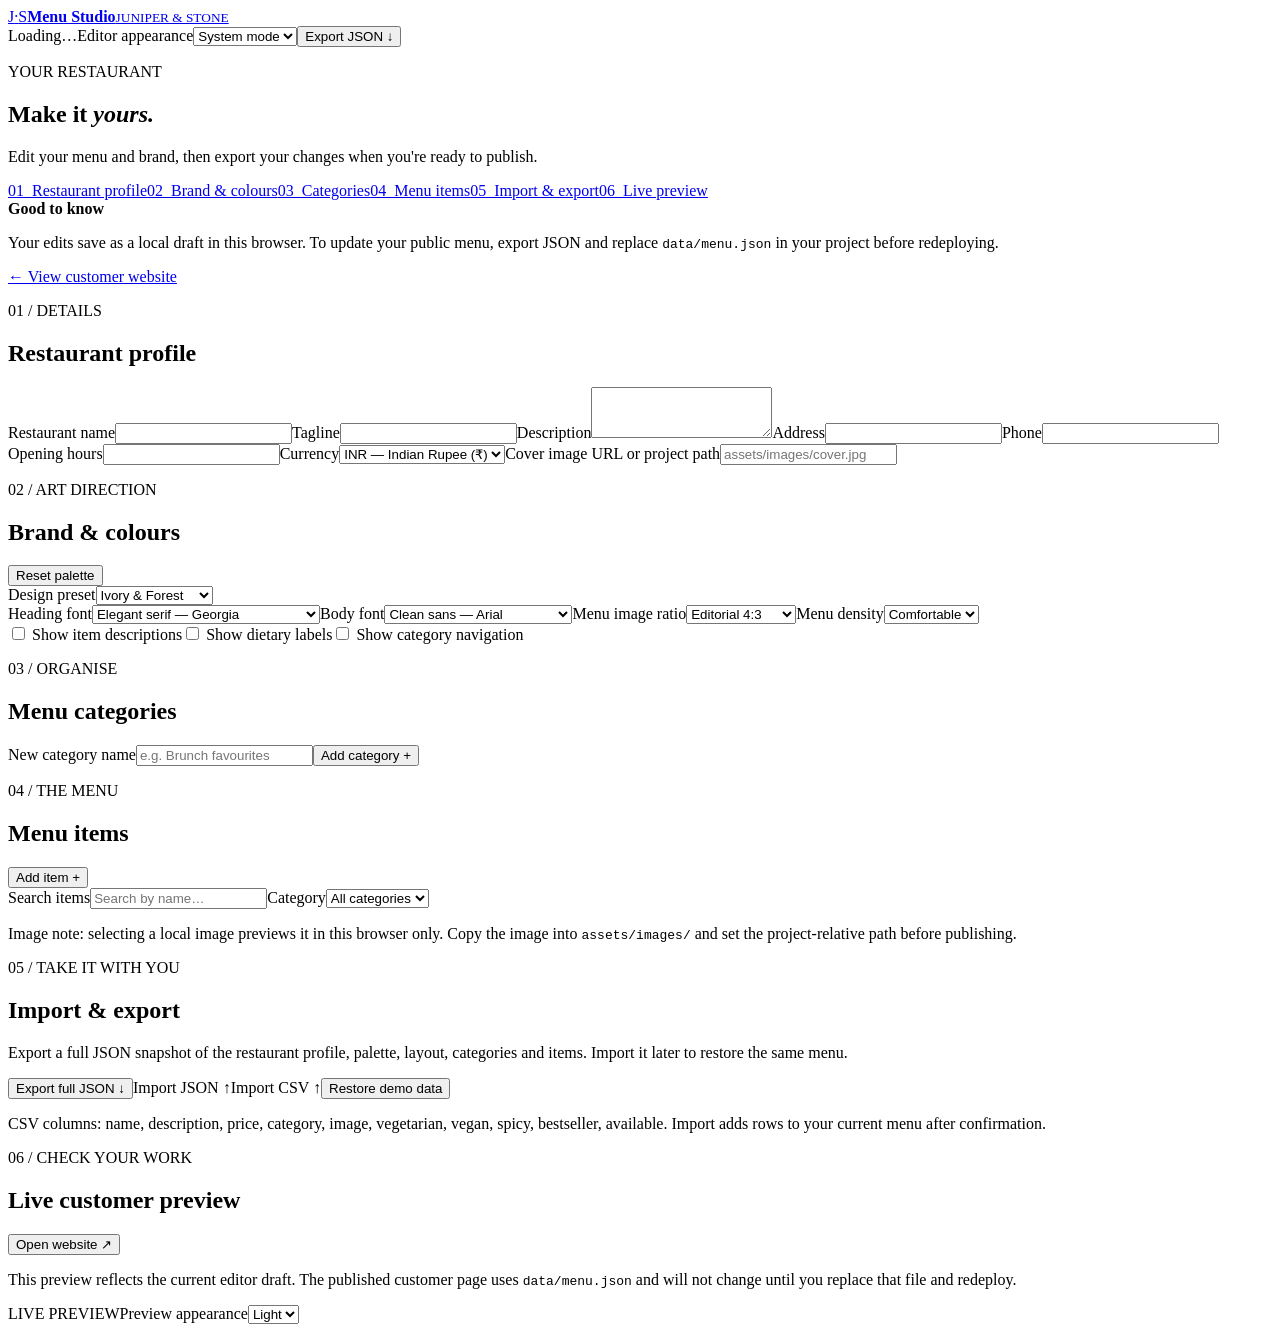
==== menu-editor.html @ fe187ef2 "Add files via upload" ====
<!doctype html><html lang="en" data-page="editor"><head><meta charset="utf-8"><meta name="viewport" content="width=device-width,initial-scale=1"><meta name="color-scheme" content="light dark"><title>Menu Studio — Juniper & Stone</title><link rel="stylesheet" href="assets/css/styles.css"><link rel="stylesheet" href="assets/css/editor.css"><script>try{document.documentElement.dataset.appearance=localStorage.getItem('jstone-editor-appearance')||'system'}catch(e){document.documentElement.dataset.appearance='system'}</script></head><body class="editor-body"><header class="editor-header"><a class="wordmark" href="index.html"><span class="brand-mark">J<span>·</span>S</span><span><strong>Menu Studio</strong><small>JUNIPER & STONE</small></span></a><div class="editor-header-actions"><span id="saveStatus" class="save-status" role="status">Loading…</span><label class="theme-control"><span class="sr-only">Editor appearance</span><select id="appearance" aria-label="Editor appearance"><option value="system">System mode</option><option value="light">Light mode</option><option value="dark">Dark mode</option></select></label><button class="button button-dark" id="exportJson">Export JSON ↓</button></div></header><main class="studio"><aside class="studio-sidebar"><p class="eyebrow">YOUR RESTAURANT</p><h1>Make it <em>yours.</em></h1><p class="sidebar-intro">Edit your menu and brand, then export your changes when you're ready to publish.</p><nav class="editor-nav" aria-label="Editor sections"><a href="#profile">01&nbsp; Restaurant profile</a><a href="#branding">02&nbsp; Brand & colours</a><a href="#categories">03&nbsp; Categories</a><a href="#items">04&nbsp; Menu items</a><a href="#transfer">05&nbsp; Import & export</a><a href="#preview">06&nbsp; Live preview</a></nav><div class="sidebar-tip"><strong>Good to know</strong><p>Your edits save as a local draft in this browser. To update your public menu, export JSON and replace <code>data/menu.json</code> in your project before redeploying.</p></div><a class="back-link" href="index.html">← View customer website</a></aside><div class="studio-main"><section class="editor-panel" id="profile"><div class="panel-heading"><div><p class="eyebrow">01 / DETAILS</p><h2>Restaurant profile</h2></div></div><div class="form-grid"><label>Restaurant name<input id="pName" required maxlength="90"></label><label>Tagline<input id="pTagline" maxlength="140"></label><label class="full">Description<textarea id="pDescription" rows="3" maxlength="500"></textarea></label><label>Address<input id="pAddress"></label><label>Phone<input id="pPhone" type="tel"></label><label>Opening hours<input id="pHours"></label><label>Currency<select id="pCurrency"><option value="INR">INR — Indian Rupee (₹)</option><option value="USD">USD — US Dollar ($)</option><option value="GBP">GBP — Pound (£)</option><option value="EUR">EUR — Euro (€)</option></select></label><label>Cover image URL or project path<input id="pCover" placeholder="assets/images/cover.jpg"></label></div></section>
<section class="editor-panel" id="branding"><div class="panel-heading"><div><p class="eyebrow">02 / ART DIRECTION</p><h2>Brand & colours</h2></div><button class="quiet-button" id="resetTheme">Reset palette</button></div><label class="wide-label">Design preset<select id="preset"><option value="ivory-forest">Ivory & Forest</option><option value="midnight-luxe">Midnight Luxe</option><option value="terracotta">Terracotta</option><option value="modern-minimal">Modern Minimal</option></select></label><div id="colourControls" class="colour-grid"></div><div class="form-grid typography-grid"><label>Heading font<select id="headingFont"><option value="Georgia">Elegant serif — Georgia</option><option value="Arial">Clean sans — Arial</option><option value="Times New Roman">Classic serif — Times New Roman</option></select></label><label>Body font<select id="bodyFont"><option value="Arial">Clean sans — Arial</option><option value="Georgia">Classic serif — Georgia</option><option value="Verdana">Accessible sans — Verdana</option></select></label><label>Menu image ratio<select id="imageRatio"><option value="4/3">Editorial 4:3</option><option value="1/1">Square 1:1</option><option value="3/2">Landscape 3:2</option></select></label><label>Menu density<select id="spacing"><option value="comfortable">Comfortable</option><option value="compact">Compact</option></select></label></div><div class="check-row"><label><input type="checkbox" id="showDescriptions"> Show item descriptions</label><label><input type="checkbox" id="showDietary"> Show dietary labels</label><label><input type="checkbox" id="showCategoryNav"> Show category navigation</label></div></section>
<section class="editor-panel" id="categories"><div class="panel-heading"><div><p class="eyebrow">03 / ORGANISE</p><h2>Menu categories</h2></div></div><form id="categoryForm" class="inline-form"><label class="sr-only" for="newCategory">New category name</label><input id="newCategory" placeholder="e.g. Brunch favourites" required maxlength="70"><button class="button button-primary" type="submit">Add category +</button></form><div id="categoryList" class="manage-list"></div></section>
<section class="editor-panel" id="items"><div class="panel-heading"><div><p class="eyebrow">04 / THE MENU</p><h2>Menu items</h2></div><button id="addItem" class="button button-primary">Add item +</button></div><div class="filter-row"><label class="search-field">Search items<input id="itemSearch" type="search" placeholder="Search by name…"></label><label>Category<select id="itemFilter"><option value="all">All categories</option></select></label></div><div id="itemList" class="manage-list"></div><p class="helper-text">Image note: selecting a local image previews it in this browser only. Copy the image into <code>assets/images/</code> and set the project-relative path before publishing.</p></section>
<section class="editor-panel" id="transfer"><div class="panel-heading"><div><p class="eyebrow">05 / TAKE IT WITH YOU</p><h2>Import & export</h2></div></div><p class="panel-copy">Export a full JSON snapshot of the restaurant profile, palette, layout, categories and items. Import it later to restore the same menu.</p><div class="transfer-actions"><button class="button button-primary" id="exportJson2">Export full JSON ↓</button><label class="button button-outline file-button">Import JSON ↑<input id="importJson" type="file" accept="application/json,.json" hidden></label><label class="button button-outline file-button">Import CSV ↑<input id="importCsv" type="file" accept="text/csv,.csv" hidden></label><button class="quiet-button" id="resetDemo">Restore demo data</button></div><p class="helper-text">CSV columns: name, description, price, category, image, vegetarian, vegan, spicy, bestseller, available. Import adds rows to your current menu after confirmation.</p><div id="transferMessage" role="status" class="inline-message"></div></section>
<section class="editor-panel preview-panel" id="preview"><div class="panel-heading"><div><p class="eyebrow">06 / CHECK YOUR WORK</p><h2>Live customer preview</h2></div><button class="quiet-button" id="openPreview">Open website ↗</button></div><p class="panel-copy">This preview reflects the current editor draft. The published customer page uses <code>data/menu.json</code> and will not change until you replace that file and redeploy.</p><div class="preview-frame"><div class="preview-toolbar"><span>LIVE PREVIEW</span><label><span class="sr-only">Preview appearance</span><select id="previewTheme"><option value="light">Light</option><option value="dark">Dark</option></select></label></div><div id="previewContent" class="preview-content"></div></div></section></div></main><div id="toast" class="toast" role="status" aria-live="polite"></div><dialog id="itemDialog" class="item-dialog"><form id="itemForm" method="dialog"><div class="dialog-heading"><h2 id="dialogTitle">Add menu item</h2><button type="button" id="closeDialog" class="quiet-button" aria-label="Close dialog">✕</button></div><input type="hidden" id="iId"><div class="form-grid"><label>Item name *<input id="iName" required maxlength="100"></label><label>Price *<input id="iPrice" type="number" min="0" step="0.01" required></label><label class="full">Description<textarea id="iDescription" rows="3" maxlength="400"></textarea></label><label>Category<select id="iCategory" required></select></label><label>Original price (optional)<input id="iOriginal" type="number" min="0" step="0.01"></label><label class="full">Image URL or project-relative path<input id="iImage" placeholder="assets/images/dish.jpg"></label><label class="full">Choose local image for temporary preview<input id="iImageFile" type="file" accept="image/*"><span id="imageHelp" class="field-help">Local preview is not uploaded or saved in exported JSON.</span></label></div><div class="check-row"><label><input type="checkbox" id="iVegetarian"> Vegetarian</label><label><input type="checkbox" id="iVegan"> Vegan</label><label><input type="checkbox" id="iSpicy"> Spicy</label><label><input type="checkbox" id="iBestseller"> Bestseller</label><label><input type="checkbox" id="iAvailable" checked> Available</label><label><input type="checkbox" id="iVisible" checked> Visible on menu</label></div><p id="formError" class="form-error" role="alert"></p><div class="dialog-actions"><button type="button" id="cancelDialog" class="quiet-button">Cancel</button><button type="submit" class="button button-primary">Save item</button></div></form></dialog><script src="assets/js/menu-editor.js"></script></body></html>
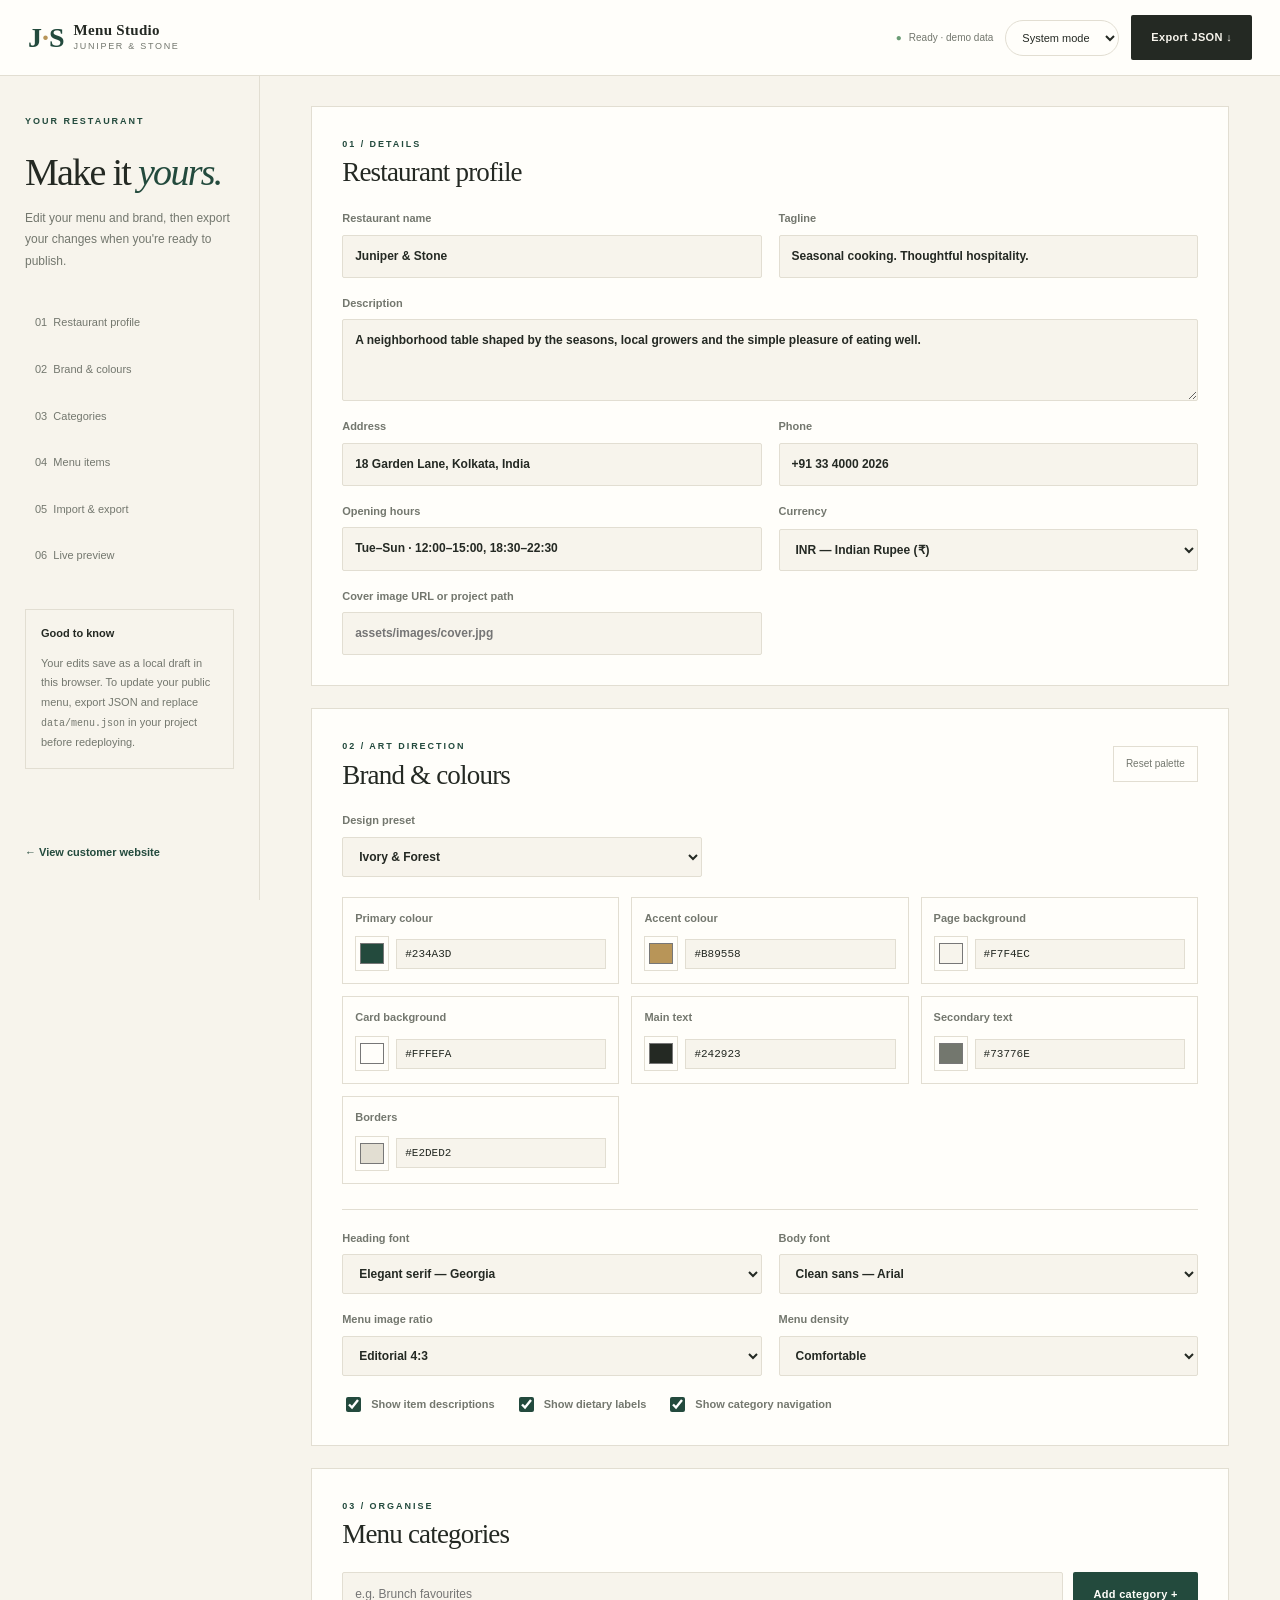
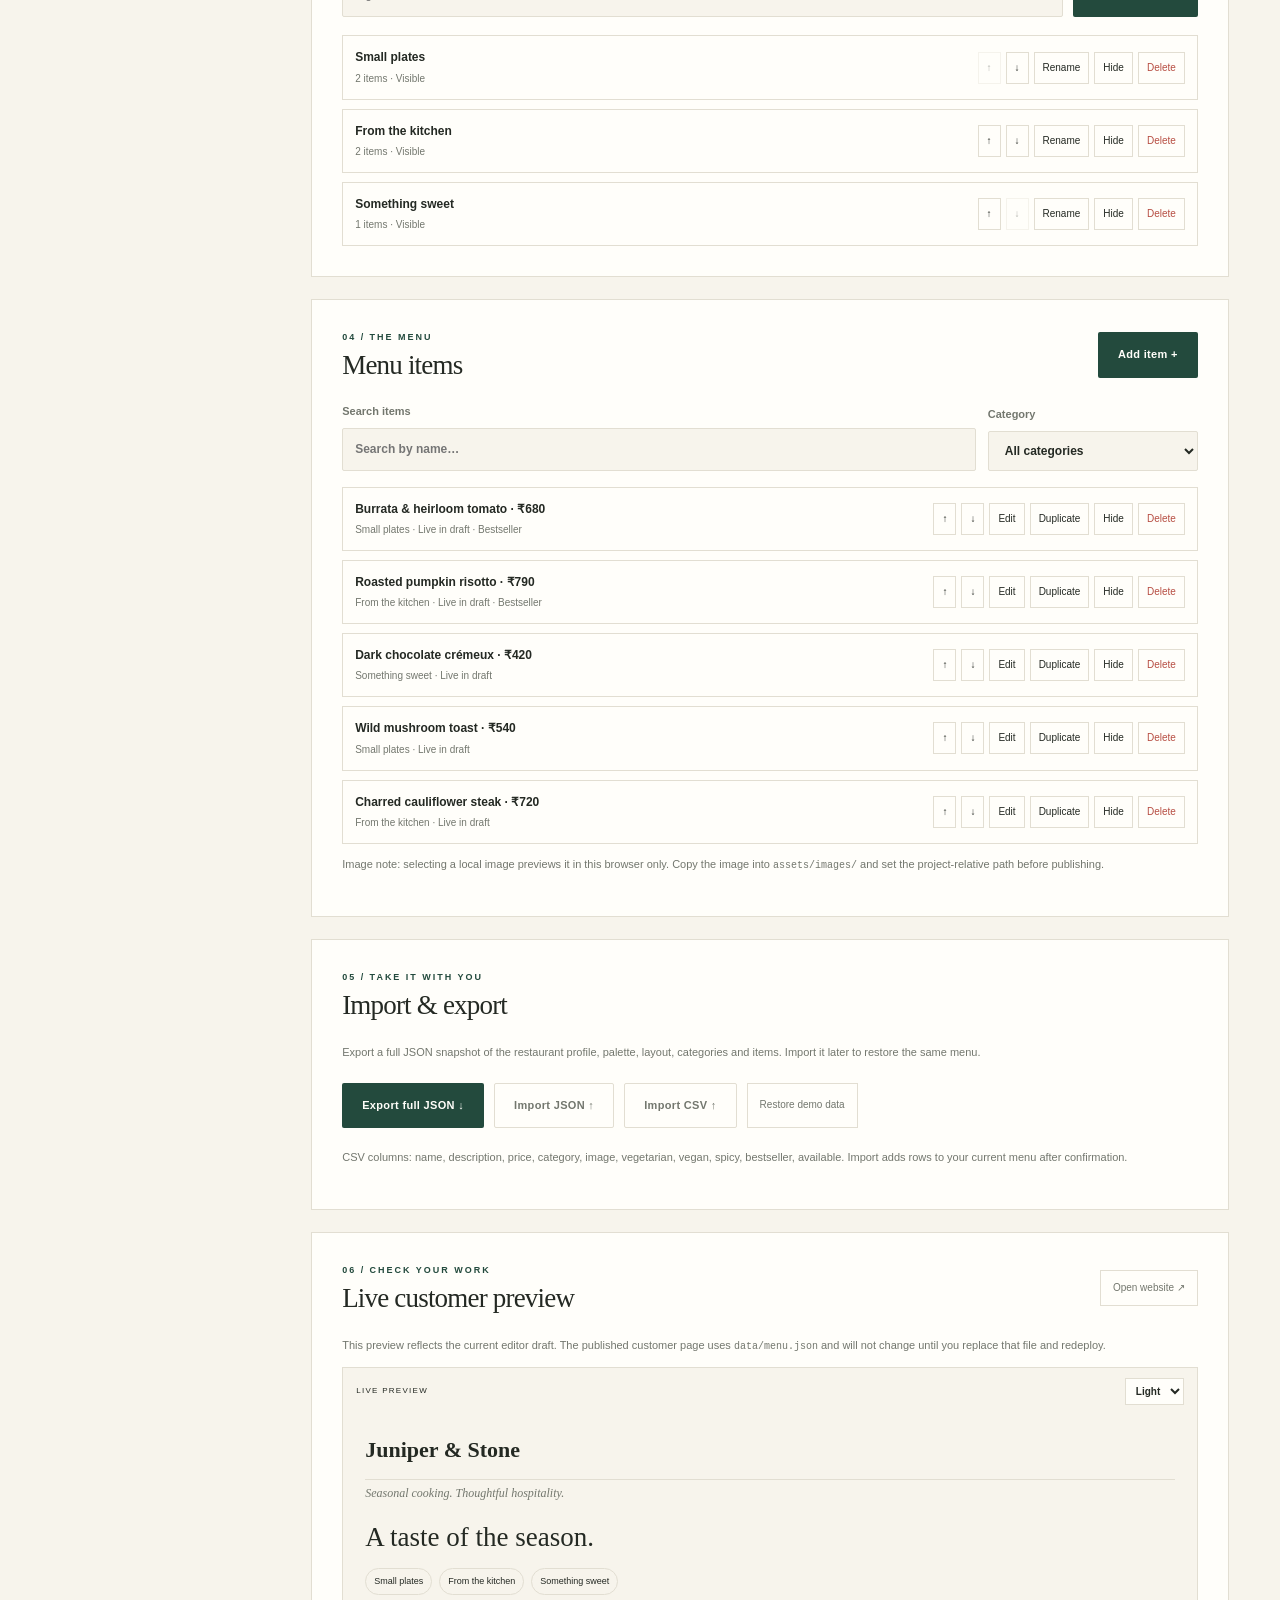
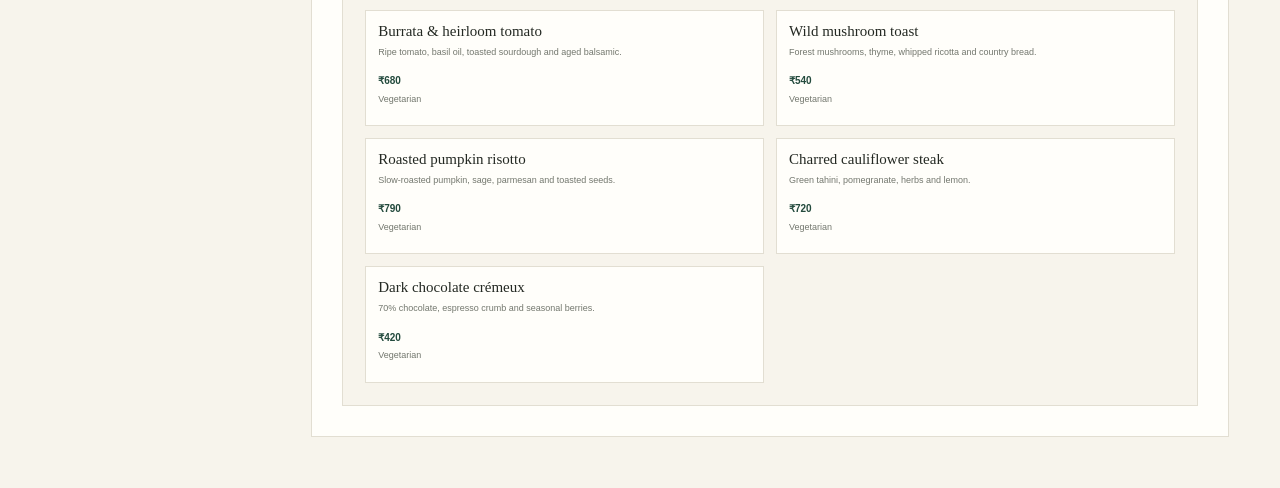
==== commit ed374d31: "Add files via upload" ====
--- a/menu-editor.html
+++ b/menu-editor.html
@@ -1,4 +1,4 @@
-<!doctype html><html lang="en" data-page="editor"><head><meta charset="utf-8"><meta name="viewport" content="width=device-width,initial-scale=1"><meta name="color-scheme" content="light dark"><title>Menu Studio — Juniper & Stone</title><link rel="stylesheet" href="assets/css/styles.css"><link rel="stylesheet" href="assets/css/editor.css"><script>try{document.documentElement.dataset.appearance=localStorage.getItem('jstone-editor-appearance')||'system'}catch(e){document.documentElement.dataset.appearance='system'}</script></head><body class="editor-body"><header class="editor-header"><a class="wordmark" href="index.html"><span class="brand-mark">J<span>·</span>S</span><span><strong>Menu Studio</strong><small>JUNIPER & STONE</small></span></a><div class="editor-header-actions"><span id="saveStatus" class="save-status" role="status">Loading…</span><label class="theme-control"><span class="sr-only">Editor appearance</span><select id="appearance" aria-label="Editor appearance"><option value="system">System mode</option><option value="light">Light mode</option><option value="dark">Dark mode</option></select></label><button class="button button-dark" id="exportJson">Export JSON ↓</button></div></header><main class="studio"><aside class="studio-sidebar"><p class="eyebrow">YOUR RESTAURANT</p><h1>Make it <em>yours.</em></h1><p class="sidebar-intro">Edit your menu and brand, then export your changes when you're ready to publish.</p><nav class="editor-nav" aria-label="Editor sections"><a href="#profile">01&nbsp; Restaurant profile</a><a href="#branding">02&nbsp; Brand & colours</a><a href="#categories">03&nbsp; Categories</a><a href="#items">04&nbsp; Menu items</a><a href="#transfer">05&nbsp; Import & export</a><a href="#preview">06&nbsp; Live preview</a></nav><div class="sidebar-tip"><strong>Good to know</strong><p>Your edits save as a local draft in this browser. To update your public menu, export JSON and replace <code>data/menu.json</code> in your project before redeploying.</p></div><a class="back-link" href="index.html">← View customer website</a></aside><div class="studio-main"><section class="editor-panel" id="profile"><div class="panel-heading"><div><p class="eyebrow">01 / DETAILS</p><h2>Restaurant profile</h2></div></div><div class="form-grid"><label>Restaurant name<input id="pName" required maxlength="90"></label><label>Tagline<input id="pTagline" maxlength="140"></label><label class="full">Description<textarea id="pDescription" rows="3" maxlength="500"></textarea></label><label>Address<input id="pAddress"></label><label>Phone<input id="pPhone" type="tel"></label><label>Opening hours<input id="pHours"></label><label>Currency<select id="pCurrency"><option value="INR">INR — Indian Rupee (₹)</option><option value="USD">USD — US Dollar ($)</option><option value="GBP">GBP — Pound (£)</option><option value="EUR">EUR — Euro (€)</option></select></label><label>Cover image URL or project path<input id="pCover" placeholder="assets/images/cover.jpg"></label></div></section>
+<!doctype html><html lang="en" data-page="editor"><head><meta charset="utf-8"><meta name="viewport" content="width=device-width,initial-scale=1"><meta name="color-scheme" content="light dark"><title>Menu Studio — Juniper & Stone</title><link rel="stylesheet" href="assets/css/styles.css"><link rel="stylesheet" href="assets/css/editor.css"><script>(()=>{let mode='system';try{mode=localStorage.getItem('jstone-editor-appearance')||'system'}catch(e){}const dark=mode==='dark'||(mode==='system'&&window.matchMedia('(prefers-color-scheme: dark)').matches);document.documentElement.dataset.appearance=mode;document.documentElement.dataset.effectiveTheme=dark?'dark':'light'})()</script></head><body class="editor-body"><header class="editor-header"><a class="wordmark" href="index.html"><span class="brand-mark">J<span>·</span>S</span><span><strong>Menu Studio</strong><small>JUNIPER & STONE</small></span></a><div class="editor-header-actions"><span id="saveStatus" class="save-status" role="status">Loading…</span><label class="theme-control"><span class="sr-only">Editor appearance</span><select id="appearance" aria-label="Editor appearance"><option value="system">System mode</option><option value="light">Light mode</option><option value="dark">Dark mode</option></select></label><button class="button button-dark" id="exportJson">Export JSON ↓</button></div></header><main class="studio"><aside class="studio-sidebar"><p class="eyebrow">YOUR RESTAURANT</p><h1>Make it <em>yours.</em></h1><p class="sidebar-intro">Edit your menu and brand, then export your changes when you're ready to publish.</p><nav class="editor-nav" aria-label="Editor sections"><a href="#profile">01&nbsp; Restaurant profile</a><a href="#branding">02&nbsp; Brand & colours</a><a href="#categories">03&nbsp; Categories</a><a href="#items">04&nbsp; Menu items</a><a href="#transfer">05&nbsp; Import & export</a><a href="#preview">06&nbsp; Live preview</a></nav><div class="sidebar-tip"><strong>Good to know</strong><p>Your edits save as a local draft in this browser. To update your public menu, export JSON and replace <code>data/menu.json</code> in your project before redeploying.</p></div><a class="back-link" href="index.html">← View customer website</a></aside><div class="studio-main"><section class="editor-panel" id="profile"><div class="panel-heading"><div><p class="eyebrow">01 / DETAILS</p><h2>Restaurant profile</h2></div></div><div class="form-grid"><label>Restaurant name<input id="pName" required maxlength="90"></label><label>Tagline<input id="pTagline" maxlength="140"></label><label class="full">Description<textarea id="pDescription" rows="3" maxlength="500"></textarea></label><label>Address<input id="pAddress"></label><label>Phone<input id="pPhone" type="tel"></label><label>Opening hours<input id="pHours"></label><label>Currency<select id="pCurrency"><option value="INR">INR — Indian Rupee (₹)</option><option value="USD">USD — US Dollar ($)</option><option value="GBP">GBP — Pound (£)</option><option value="EUR">EUR — Euro (€)</option></select></label><label>Cover image URL or project path<input id="pCover" placeholder="assets/images/cover.jpg"></label></div></section>
 <section class="editor-panel" id="branding"><div class="panel-heading"><div><p class="eyebrow">02 / ART DIRECTION</p><h2>Brand & colours</h2></div><button class="quiet-button" id="resetTheme">Reset palette</button></div><label class="wide-label">Design preset<select id="preset"><option value="ivory-forest">Ivory & Forest</option><option value="midnight-luxe">Midnight Luxe</option><option value="terracotta">Terracotta</option><option value="modern-minimal">Modern Minimal</option></select></label><div id="colourControls" class="colour-grid"></div><div class="form-grid typography-grid"><label>Heading font<select id="headingFont"><option value="Georgia">Elegant serif — Georgia</option><option value="Arial">Clean sans — Arial</option><option value="Times New Roman">Classic serif — Times New Roman</option></select></label><label>Body font<select id="bodyFont"><option value="Arial">Clean sans — Arial</option><option value="Georgia">Classic serif — Georgia</option><option value="Verdana">Accessible sans — Verdana</option></select></label><label>Menu image ratio<select id="imageRatio"><option value="4/3">Editorial 4:3</option><option value="1/1">Square 1:1</option><option value="3/2">Landscape 3:2</option></select></label><label>Menu density<select id="spacing"><option value="comfortable">Comfortable</option><option value="compact">Compact</option></select></label></div><div class="check-row"><label><input type="checkbox" id="showDescriptions"> Show item descriptions</label><label><input type="checkbox" id="showDietary"> Show dietary labels</label><label><input type="checkbox" id="showCategoryNav"> Show category navigation</label></div></section>
 <section class="editor-panel" id="categories"><div class="panel-heading"><div><p class="eyebrow">03 / ORGANISE</p><h2>Menu categories</h2></div></div><form id="categoryForm" class="inline-form"><label class="sr-only" for="newCategory">New category name</label><input id="newCategory" placeholder="e.g. Brunch favourites" required maxlength="70"><button class="button button-primary" type="submit">Add category +</button></form><div id="categoryList" class="manage-list"></div></section>
 <section class="editor-panel" id="items"><div class="panel-heading"><div><p class="eyebrow">04 / THE MENU</p><h2>Menu items</h2></div><button id="addItem" class="button button-primary">Add item +</button></div><div class="filter-row"><label class="search-field">Search items<input id="itemSearch" type="search" placeholder="Search by name…"></label><label>Category<select id="itemFilter"><option value="all">All categories</option></select></label></div><div id="itemList" class="manage-list"></div><p class="helper-text">Image note: selecting a local image previews it in this browser only. Copy the image into <code>assets/images/</code> and set the project-relative path before publishing.</p></section>
--- a/assets/css/styles.css
+++ b/assets/css/styles.css
@@ -0,0 +1,2 @@
+@import url('https://fonts.googleapis.com/css2?family=DM+Sans:wght@400;500;600;700&family=Playfair+Display:ital,wght@0,500;0,600;0,700;1,500;1,600&display=swap');
+:root{--bg:#f7f4ec;--surface:#fffefa;--text:#242923;--muted:#73776e;--border:#e2ded2;--primary:#234a3d;--accent:#b89558;--shadow:0 18px 55px #292a2410;--serif:'Playfair Display',Georgia,serif;--sans:'DM Sans',Arial,sans-serif;color-scheme:light}html[data-effective-theme="dark"]{--bg:#171b18;--surface:#202621;--text:#f3f0e7;--muted:#b0b4aa;--border:#3a423b;--primary:#8db7a3;--accent:#d4b777;--shadow:0 18px 55px #0004;color-scheme:dark}*{box-sizing:border-box}html{scroll-behavior:smooth;scroll-padding-top:90px}body{margin:0;background:var(--bg);color:var(--text);font-family:var(--sans);line-height:1.6;transition:background .25s,color .25s}a{color:inherit;text-decoration:none}button,input,select,textarea{font:inherit}button,a,select{touch-action:manipulation}button:focus-visible,a:focus-visible,input:focus-visible,select:focus-visible,textarea:focus-visible{outline:3px solid var(--accent);outline-offset:3px}.sr-only{position:absolute;width:1px;height:1px;padding:0;margin:-1px;overflow:hidden;clip:rect(0,0,0,0);white-space:nowrap;border:0}.site-header{height:88px;display:flex;align-items:center;justify-content:space-between;padding:0 clamp(20px,5vw,78px);border-bottom:1px solid var(--border);gap:24px}.wordmark{display:flex;align-items:center;gap:12px;min-width:max-content}.brand-mark{font:600 28px var(--serif);letter-spacing:-3px;color:var(--primary)}.brand-mark span{color:var(--accent);padding:0 3px}.wordmark strong{display:block;font:600 15px var(--serif);letter-spacing:.02em}.wordmark small{display:block;font-size:9px;letter-spacing:.19em;color:var(--muted)}.main-nav{display:flex;gap:clamp(18px,3vw,42px);font-size:12px;color:var(--muted)}.main-nav a:hover,.text-link:hover{color:var(--primary)}.header-actions{display:flex;align-items:center;gap:12px}.theme-control select{background:var(--surface);color:var(--text);border:1px solid var(--border);border-radius:999px;padding:10px 12px;font-size:11px;max-width:130px}.button{display:inline-flex;align-items:center;justify-content:center;gap:18px;border:1px solid transparent;padding:13px 19px;font-size:11px;font-weight:600;letter-spacing:.03em;transition:transform .2s,background .2s;border-radius:2px}.button:hover{transform:translateY(-2px)}.button-dark{background:var(--text);color:var(--bg)}.button-primary{background:var(--primary);color:#fffefa}.mobile-menu{display:none;background:none;border:1px solid var(--border);color:var(--text);padding:8px 10px}.hero{display:grid;grid-template-columns:.92fr 1.08fr;min-height:630px;padding:48px clamp(20px,7vw,108px) 70px;gap:5vw;align-items:center}.hero-copy{padding:30px 0}.eyebrow{font-size:9px;letter-spacing:.22em;font-weight:700;color:var(--primary);display:flex;align-items:center;gap:12px;margin:0 0 24px}.eyebrow-line{width:30px;height:1px;background:var(--accent)}h1,h2{font-family:var(--serif);font-weight:500;letter-spacing:-.045em;line-height:1.06;margin:0}h1{font-size:clamp(48px,6vw,84px)}h1 em,h2 em,.intro-statement em{color:var(--primary);font-weight:500}html[data-effective-theme="dark"] h1 em,html[data-effective-theme="dark"] h2 em,html[data-effective-theme="dark"] .intro-statement em{color:#b7d4c4}.hero-description{max-width:390px;color:var(--muted);font-size:14px;line-height:1.9;margin:26px 0 28px}.hero-cta{display:flex;align-items:center;gap:24px;flex-wrap:wrap}.text-link{font-size:11px;font-weight:600}.text-link span{padding-left:8px;color:var(--accent)}.hero-note{display:flex;gap:13px;align-items:center;margin-top:66px;color:var(--muted);font-size:10px;line-height:1.6}.hero-note strong{color:var(--text);font-weight:600}.note-icon{font-size:26px;color:var(--accent)}.hero-image-wrap{position:relative;height:clamp(410px,48vw,600px);min-width:0}.hero-image{width:100%;height:100%;object-fit:cover;display:block}.image-caption{position:absolute;bottom:0;left:0;right:0;background:#1a211bdc;color:#f7f4ec;display:flex;justify-content:space-between;padding:14px 18px;font-size:8px;letter-spacing:.16em;gap:12px}.image-stamp{position:absolute;right:-20px;top:35px;background:var(--accent);color:#fffefa;border-radius:50%;width:90px;height:90px;display:flex;align-items:center;justify-content:center;flex-direction:column;font-size:8px;letter-spacing:.12em;transform:rotate(10deg)}.image-stamp span:nth-child(2){font-size:21px;line-height:1.2}.intro-strip{border-top:1px solid var(--border);border-bottom:1px solid var(--border);padding:70px 10%;display:grid;grid-template-columns:.7fr 1.5fr .8fr;gap:30px;align-items:center}.intro-strip .eyebrow{margin:0}.intro-statement{font:500 clamp(25px,3vw,39px)/1.35 var(--serif);letter-spacing:-.03em;margin:0}.intro-detail{color:var(--muted);font-size:12px;line-height:1.9;margin:0}.menu-section{padding:100px clamp(20px,8vw,120px)}.section-heading{display:flex;justify-content:space-between;align-items:end;gap:30px;margin-bottom:42px}.section-heading .eyebrow{margin-bottom:20px}h2{font-size:clamp(40px,5vw,65px)}.section-side-note{font-size:12px;color:var(--muted);max-width:280px;margin:0 0 5px;line-height:1.9}.category-nav{display:flex;gap:10px;flex-wrap:wrap;border-bottom:1px solid var(--border);padding-bottom:18px;margin-bottom:26px}.category-button{border:1px solid var(--border);background:transparent;color:var(--muted);padding:10px 16px;font-size:11px;cursor:pointer;border-radius:99px}.category-button[aria-pressed="true"]{background:var(--primary);color:#fff;border-color:var(--primary)}.menu-grid{display:grid;grid-template-columns:repeat(3,minmax(0,1fr));gap:28px}.menu-card{min-width:0}.dish-image-wrap{aspect-ratio:4/3;overflow:hidden;background:var(--border);position:relative}.dish-image{width:100%;height:100%;object-fit:cover;transition:transform .5s}.menu-card:hover .dish-image{transform:scale(1.04)}.dish-badge{position:absolute;left:12px;top:12px;background:var(--surface);color:var(--text);padding:6px 9px;font-size:8px;letter-spacing:.1em;text-transform:uppercase}.dish-topline{display:flex;justify-content:space-between;gap:12px;align-items:start;margin-top:17px}.dish-name{font:500 21px/1.25 var(--serif);margin:0}.dish-price{font-size:13px;font-weight:600;white-space:nowrap;color:var(--primary)}.dish-description{color:var(--muted);font-size:11px;line-height:1.8;margin:10px 0}.dietary-tags{display:flex;gap:7px;flex-wrap:wrap}.dietary-tag{font-size:8px;letter-spacing:.04em;border:1px solid var(--border);padding:4px 7px;color:var(--muted)}.menu-footnote{font-size:10px;color:var(--muted);margin-top:38px}.quote-band{background:var(--primary);color:#fffefa;padding:70px 20px;text-align:center}.quote-mark{font:80px/0.8 var(--serif);color:var(--accent)}.quote-band blockquote{font:italic 500 clamp(25px,4vw,42px)/1.4 var(--serif);max-width:720px;margin:18px auto 24px}.quote-band p{font-size:8px;letter-spacing:.25em;color:#d4c7a8}.visit-section{display:grid;grid-template-columns:1fr 1fr;gap:10%;padding:95px clamp(20px,10vw,150px);align-items:center}.visit-copy>p:not(.eyebrow){font-size:12px;color:var(--muted);line-height:1.9;max-width:360px;margin:22px 0 25px}.visit-details{position:relative;border-top:1px solid var(--border)}.visit-details>div:not(.visit-flower){padding:19px 0;border-bottom:1px solid var(--border)}.detail-label{font-size:8px;letter-spacing:.18em;color:var(--primary);font-weight:700}.visit-details p{font-size:12px;margin:5px 0 0}.visit-flower{position:absolute;right:0;bottom:-48px;font-size:55px;color:var(--accent)}.site-footer{border-top:1px solid var(--border);padding:26px clamp(20px,5vw,78px);display:flex;align-items:center;justify-content:space-between;gap:20px}.site-footer>p,.site-footer>span{font-size:10px;color:var(--muted)}.toast{position:fixed;bottom:18px;left:50%;transform:translate(-50%,20px);opacity:0;background:var(--text);color:var(--bg);padding:10px 16px;font-size:12px;transition:.2s;pointer-events:none;z-index:20}.toast.show{opacity:1;transform:translate(-50%,0)}.empty-state{grid-column:1/-1;padding:40px;border:1px dashed var(--border);color:var(--muted);text-align:center}@media(max-width:900px){.main-nav{gap:16px}.hero{padding-left:5vw;padding-right:5vw;gap:4vw}.intro-strip{grid-template-columns:1fr 2fr;}.intro-detail{grid-column:2}.menu-grid{grid-template-columns:repeat(2,minmax(0,1fr))}.header-actions .button{display:none}}@media(max-width:640px){.site-header{height:72px;padding:0 17px;gap:8px}.wordmark{gap:8px}.brand-mark{font-size:24px}.wordmark strong{font-size:13px}.wordmark small{font-size:8px}.main-nav{display:none;position:absolute;z-index:10;top:71px;left:0;right:0;background:var(--surface);padding:20px;flex-direction:column;border-bottom:1px solid var(--border)}.main-nav.open{display:flex}.mobile-menu{display:block}.theme-control select{max-width:104px;font-size:10px;padding:9px 8px}.hero{grid-template-columns:1fr;padding:36px 20px 45px;gap:25px}.hero-copy{padding:10px 0 0}.hero h1{font-size:clamp(47px,12vw,68px)}.hero-description{font-size:13px;margin:20px 0}.hero-note{margin-top:28px}.hero-image-wrap{height:370px;margin-right:8px}.image-stamp{width:70px;height:70px;right:-8px;top:18px}.image-caption{font-size:7px;padding:11px}.intro-strip{padding:45px 22px;grid-template-columns:1fr;gap:16px}.intro-strip .eyebrow{margin-bottom:0}.intro-detail{grid-column:auto}.menu-section{padding:65px 20px}.section-heading{align-items:start;flex-direction:column;margin-bottom:28px;gap:14px}.section-side-note{max-width:330px}.menu-grid{grid-template-columns:1fr;gap:32px}.dish-name{font-size:22px}.dish-image-wrap{aspect-ratio:1.35}.quote-band{padding:55px 20px}.visit-section{grid-template-columns:1fr;padding:65px 22px;gap:42px}.site-footer{flex-wrap:wrap;padding:24px 20px}.site-footer>p{order:3;flex-basis:100%;margin:0}.site-footer>span{font-size:9px}}@media(prefers-reduced-motion:reduce){*,*::before,*::after{scroll-behavior:auto!important;animation-duration:.01ms!important;transition-duration:.01ms!important}}
--- a/assets/css/editor.css
+++ b/assets/css/editor.css
@@ -0,0 +1,2 @@
+.editor-body{min-height:100vh}.editor-header{height:76px;border-bottom:1px solid var(--border);padding:0 28px;display:flex;justify-content:space-between;align-items:center;gap:16px;background:var(--surface)}.editor-header-actions{display:flex;align-items:center;gap:12px}.save-status{font-size:10px;color:var(--muted)}.save-status::before{content:'●';color:#6b9c75;margin-right:7px}.studio{display:grid;grid-template-columns:260px minmax(0,1fr);max-width:1500px;margin:auto}.studio-sidebar{position:sticky;top:0;align-self:start;min-height:calc(100vh - 76px);padding:38px 25px;border-right:1px solid var(--border);display:flex;flex-direction:column}.studio-sidebar h1{font-size:38px}.studio-sidebar h1 em{color:var(--primary)}.sidebar-intro{font-size:12px;color:var(--muted);line-height:1.8;margin:15px 0 30px}.editor-nav{display:grid;gap:5px}.editor-nav a{font-size:11px;padding:12px 10px;border-radius:3px;color:var(--muted)}.editor-nav a:hover{background:var(--bg);color:var(--text)}.sidebar-tip{margin-top:32px;padding:15px;background:var(--bg);border:1px solid var(--border);font-size:11px}.sidebar-tip p{color:var(--muted);line-height:1.8;margin-bottom:0}.sidebar-tip code,.helper-text code,.panel-copy code{font-size:10px;overflow-wrap:anywhere}.back-link{margin-top:auto;padding-top:28px;font-size:11px;color:var(--primary);font-weight:600}.studio-main{padding:30px clamp(16px,4vw,58px);min-width:0;max-width:1150px}.editor-panel{background:var(--surface);border:1px solid var(--border);padding:clamp(18px,3vw,30px);margin-bottom:22px;scroll-margin-top:18px;min-width:0}.panel-heading{display:flex;justify-content:space-between;align-items:center;gap:14px;margin-bottom:23px}.panel-heading .eyebrow{margin-bottom:7px}.panel-heading h2{font-size:27px;letter-spacing:-.03em}.editor-panel label{font-size:11px;font-weight:600;color:var(--muted);display:grid;gap:7px;min-width:0}.form-grid{display:grid;grid-template-columns:repeat(2,minmax(0,1fr));gap:17px}.form-grid .full{grid-column:1/-1}.form-grid input,.form-grid textarea,.form-grid select,.inline-form input,.filter-row input,.filter-row select,.wide-label select,.manage-list input,.manage-list select{width:100%;min-width:0;border:1px solid var(--border);background:var(--bg);color:var(--text);border-radius:2px;padding:11px 12px;font-size:12px;outline-offset:2px}.form-grid textarea{resize:vertical}.wide-label{max-width:360px;margin-bottom:20px}.colour-grid{display:grid;grid-template-columns:repeat(3,minmax(0,1fr));gap:12px;margin:20px 0 25px}.colour-control{border:1px solid var(--border);padding:12px;min-width:0}.colour-control label{display:block;margin-bottom:9px}.colour-pair{display:flex;gap:7px;align-items:center}.colour-pair input[type=color]{width:34px;height:35px;padding:2px;border:1px solid var(--border);background:var(--surface);flex-shrink:0}.colour-pair input[type=text]{min-width:0;width:100%;padding:8px;border:1px solid var(--border);background:var(--bg);color:var(--text);font:11px monospace;text-transform:uppercase}.typography-grid{padding-top:20px;border-top:1px solid var(--border)}.check-row{display:flex;flex-wrap:wrap;gap:12px 20px;margin-top:18px}.check-row label{display:flex;align-items:center;gap:7px;font-size:11px}.check-row input{accent-color:var(--primary);width:15px;height:15px}.inline-form{display:flex;gap:10px;margin-bottom:18px}.inline-form input{flex:1}.button-primary{background:var(--primary);color:#fffefa}.button-outline{border-color:var(--border);color:var(--text);background:transparent}.quiet-button{background:transparent;color:var(--muted);border:1px solid var(--border);padding:9px 12px;font-size:10px;cursor:pointer}.manage-list{display:grid;gap:9px}.manage-row{border:1px solid var(--border);padding:12px;display:flex;align-items:center;gap:10px;min-width:0}.manage-row-main{min-width:0;flex:1}.manage-row-title{font-size:12px;font-weight:600;overflow-wrap:anywhere}.manage-row-meta{font-size:10px;color:var(--muted);margin-top:3px}.row-actions{display:flex;gap:5px;flex-wrap:wrap;justify-content:end}.row-actions button{border:1px solid var(--border);background:transparent;color:var(--text);padding:7px 8px;font-size:10px;cursor:pointer}.row-actions button:disabled{opacity:.35;cursor:not-allowed}.row-actions .danger{color:#b74e43}.filter-row{display:flex;gap:12px;align-items:end;margin-bottom:16px}.filter-row label{flex:1}.filter-row label:not(.search-field){max-width:210px}.helper-text,.panel-copy{font-size:11px;line-height:1.8;color:var(--muted)}.transfer-actions{display:flex;gap:10px;flex-wrap:wrap;margin:20px 0}.file-button{cursor:pointer}.inline-message{font-size:11px;color:var(--primary)}.preview-frame{border:1px solid var(--border);overflow:hidden}.preview-toolbar{display:flex;align-items:center;justify-content:space-between;padding:10px 13px;background:var(--bg);font-size:8px;letter-spacing:.16em}.preview-toolbar select{border:1px solid var(--border);background:var(--surface);color:var(--text);padding:6px;font-size:10px}.preview-content{--pbg:#f7f4ec;--psurface:#fffefa;--ptext:#242923;--pmuted:#73776e;--pprimary:#234a3d;--pborder:#e2ded2;background:var(--pbg);color:var(--ptext);padding:22px;min-height:260px}.preview-content.dark{--pbg:#171a1b;--psurface:#222627;--ptext:#f3f0e8;--pmuted:#b5b7b0;--pprimary:#c7a66a;--pborder:#3b4140}.preview-brand{font:600 22px var(--serif);padding-bottom:16px;border-bottom:1px solid var(--pborder)}.preview-tagline{font:italic 12px var(--serif);color:var(--pmuted);margin:6px 0 20px}.preview-title{font:500 27px/1.2 var(--serif);margin:0 0 15px}.preview-cats{display:flex;flex-wrap:wrap;gap:7px;margin-bottom:15px}.preview-cats span{border:1px solid var(--pborder);border-radius:99px;padding:5px 8px;font-size:9px}.preview-items{display:grid;grid-template-columns:repeat(2,minmax(0,1fr));gap:12px}.preview-item{background:var(--psurface);border:1px solid var(--pborder);padding:12px;min-width:0}.preview-item h4{font:500 15px var(--serif);margin:0 0 5px;overflow-wrap:anywhere}.preview-item p{font-size:9px;color:var(--pmuted);margin:0 0 7px;line-height:1.6}.preview-item strong{font-size:10px;color:var(--pprimary)}.item-dialog{width:min(620px,calc(100% - 24px));max-height:90vh;overflow:auto;border:1px solid var(--border);background:var(--surface);color:var(--text);padding:24px;box-shadow:0 20px 90px #0005}.item-dialog::backdrop{background:#111a}.dialog-heading{display:flex;align-items:center;justify-content:space-between;margin-bottom:20px}.dialog-heading h2{font-size:28px}.field-help{font-size:10px;color:var(--muted);font-weight:400}.form-error{color:#c14f43;font-size:11px;min-height:1em}.dialog-actions{display:flex;justify-content:end;gap:10px;margin-top:15px}.editor-body .toast{z-index:30}@media(max-width:900px){.studio{grid-template-columns:210px minmax(0,1fr)}.studio-sidebar{padding:28px 16px}.editor-header{padding:0 16px}.editor-header .button{padding:10px}.colour-grid{grid-template-columns:repeat(2,minmax(0,1fr))}.studio-main{padding:20px 14px}}@media(max-width:650px){.editor-header{height:auto;min-height:68px;padding:12px;align-items:flex-start}.editor-header-actions{gap:6px;flex-wrap:wrap;justify-content:end}.save-status{display:none}.editor-header-actions .button{font-size:9px;padding:9px}.editor-header .wordmark strong{font-size:12px}.studio{display:block}.studio-sidebar{position:static;min-height:0;padding:18px;border-right:0;border-bottom:1px solid var(--border)}.studio-sidebar h1{font-size:30px}.sidebar-intro{margin:8px 0 15px}.editor-nav{grid-template-columns:repeat(2,minmax(0,1fr));gap:2px}.editor-nav a{padding:8px 5px;font-size:10px}.sidebar-tip{display:none}.back-link{padding-top:15px}.studio-main{padding:14px 10px}.editor-panel{padding:16px;margin-bottom:13px}.panel-heading h2{font-size:24px}.form-grid{grid-template-columns:1fr}.form-grid .full{grid-column:auto}.colour-grid{grid-template-columns:repeat(2,minmax(0,1fr));gap:8px}.colour-control{padding:8px}.colour-control label{font-size:10px}.inline-form{flex-direction:column}.inline-form .button{width:100%}.filter-row{align-items:stretch;flex-direction:column}.filter-row label:not(.search-field){max-width:none}.manage-row{align-items:flex-start;flex-wrap:wrap}.row-actions{justify-content:start;width:100%}.preview-content{padding:13px}.preview-items{grid-template-columns:1fr}.transfer-actions>*{width:100%;justify-content:center}.item-dialog{padding:16px}.check-row{gap:12px}.check-row label{width:calc(50% - 10px)}}@media(prefers-reduced-motion:reduce){*,*::before,*::after{transition:none!important;animation:none!important}}
+             
